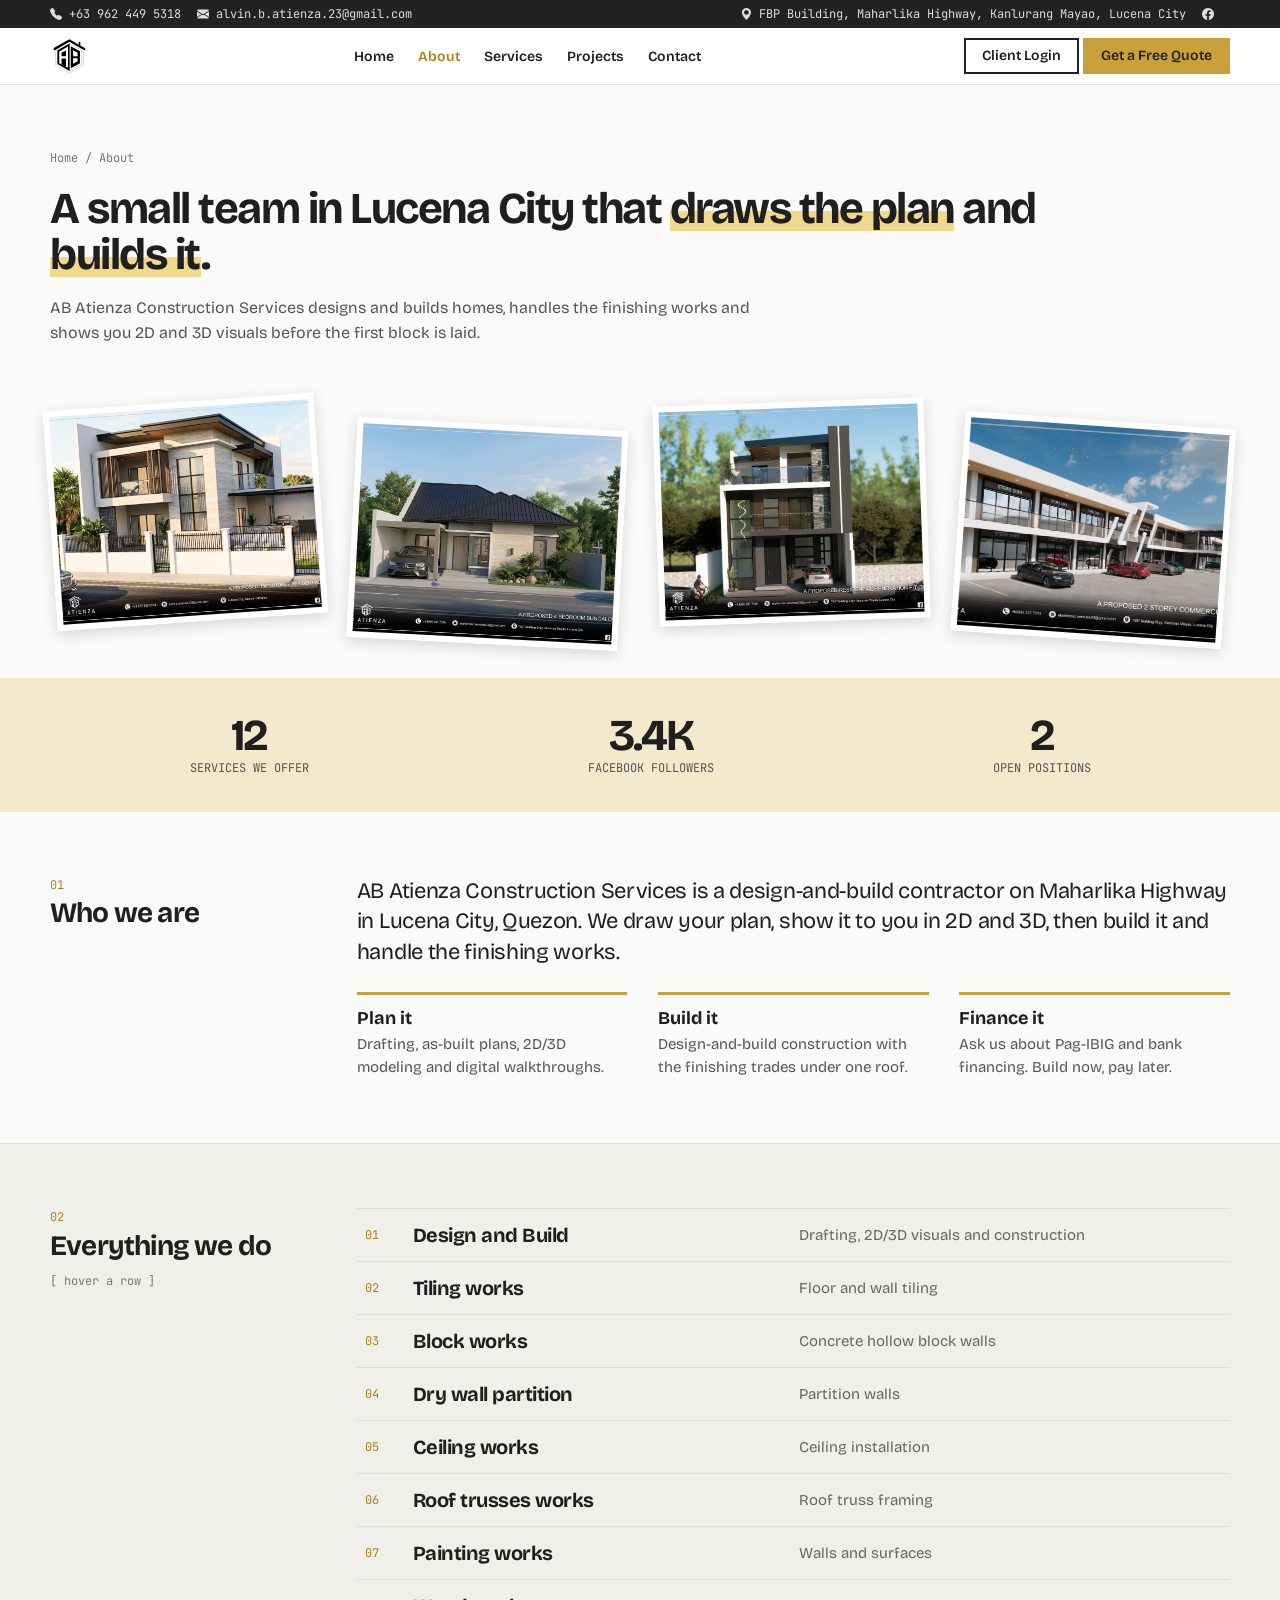
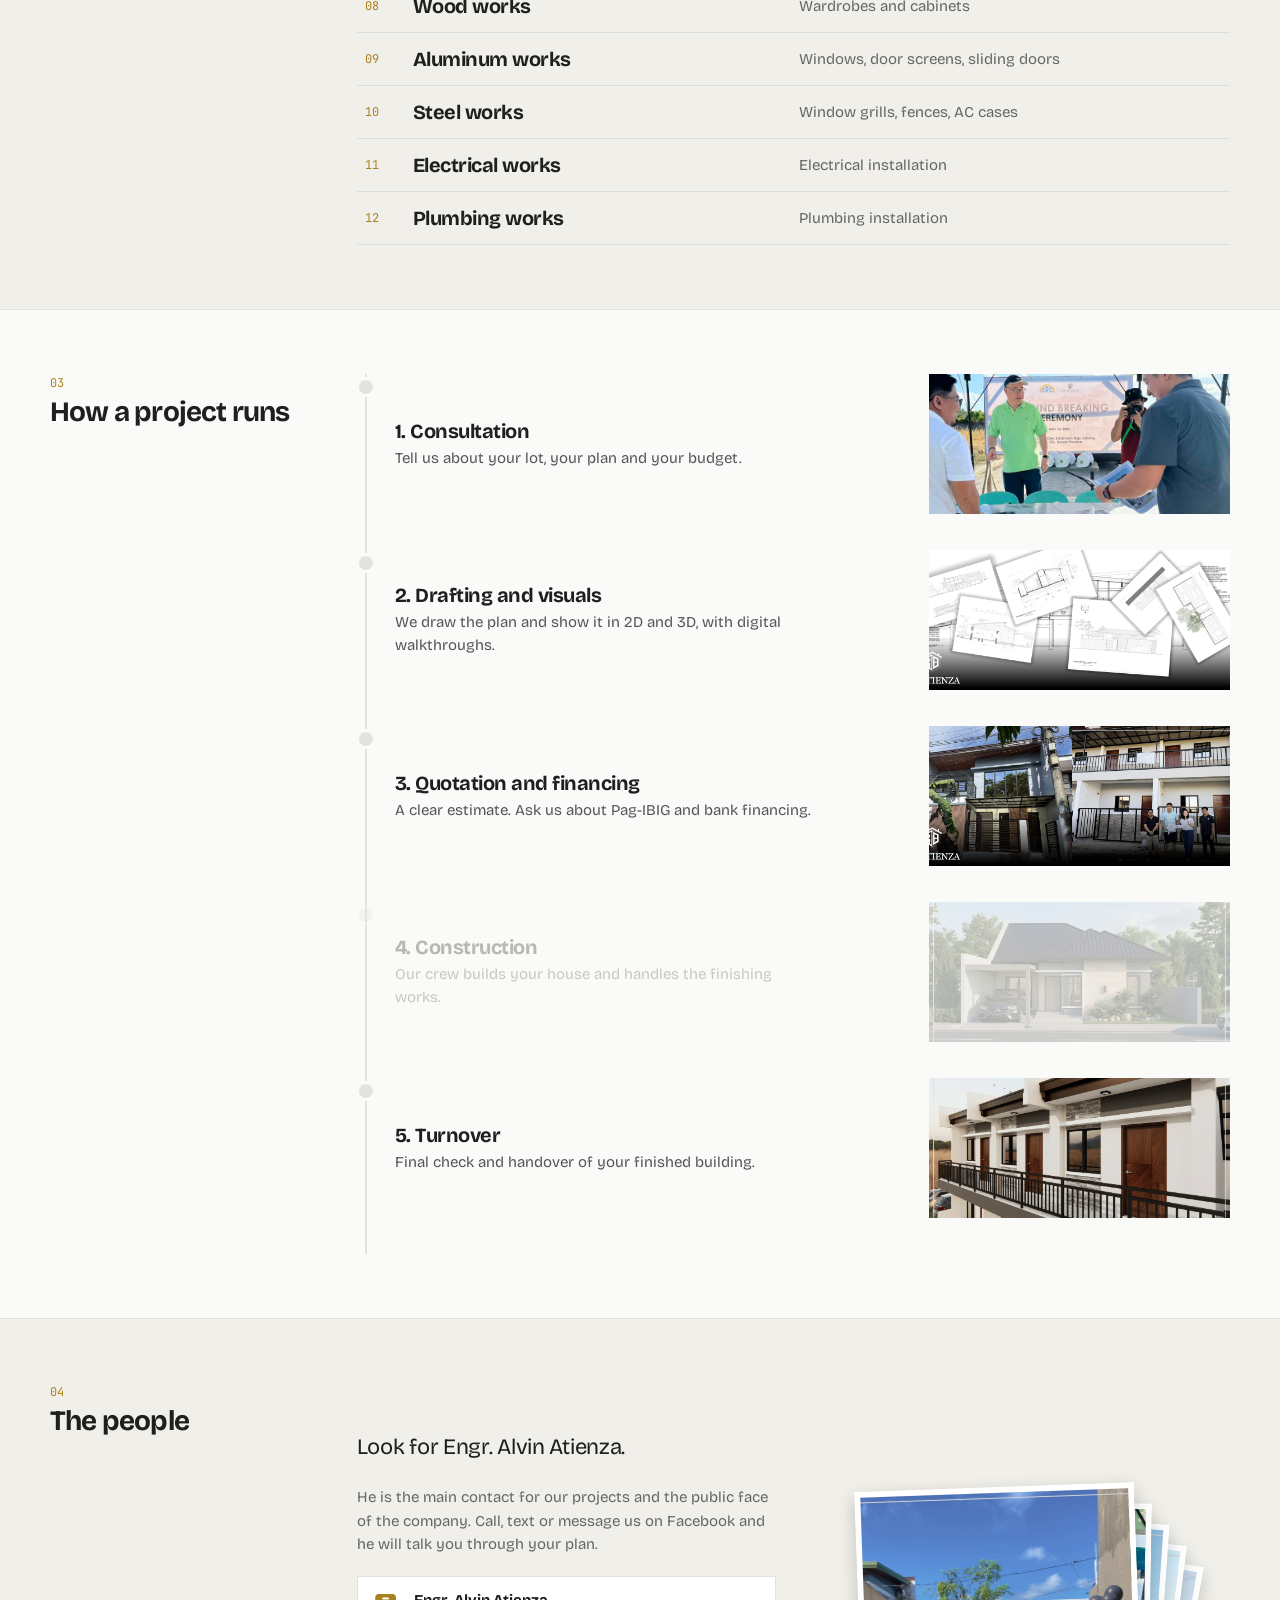
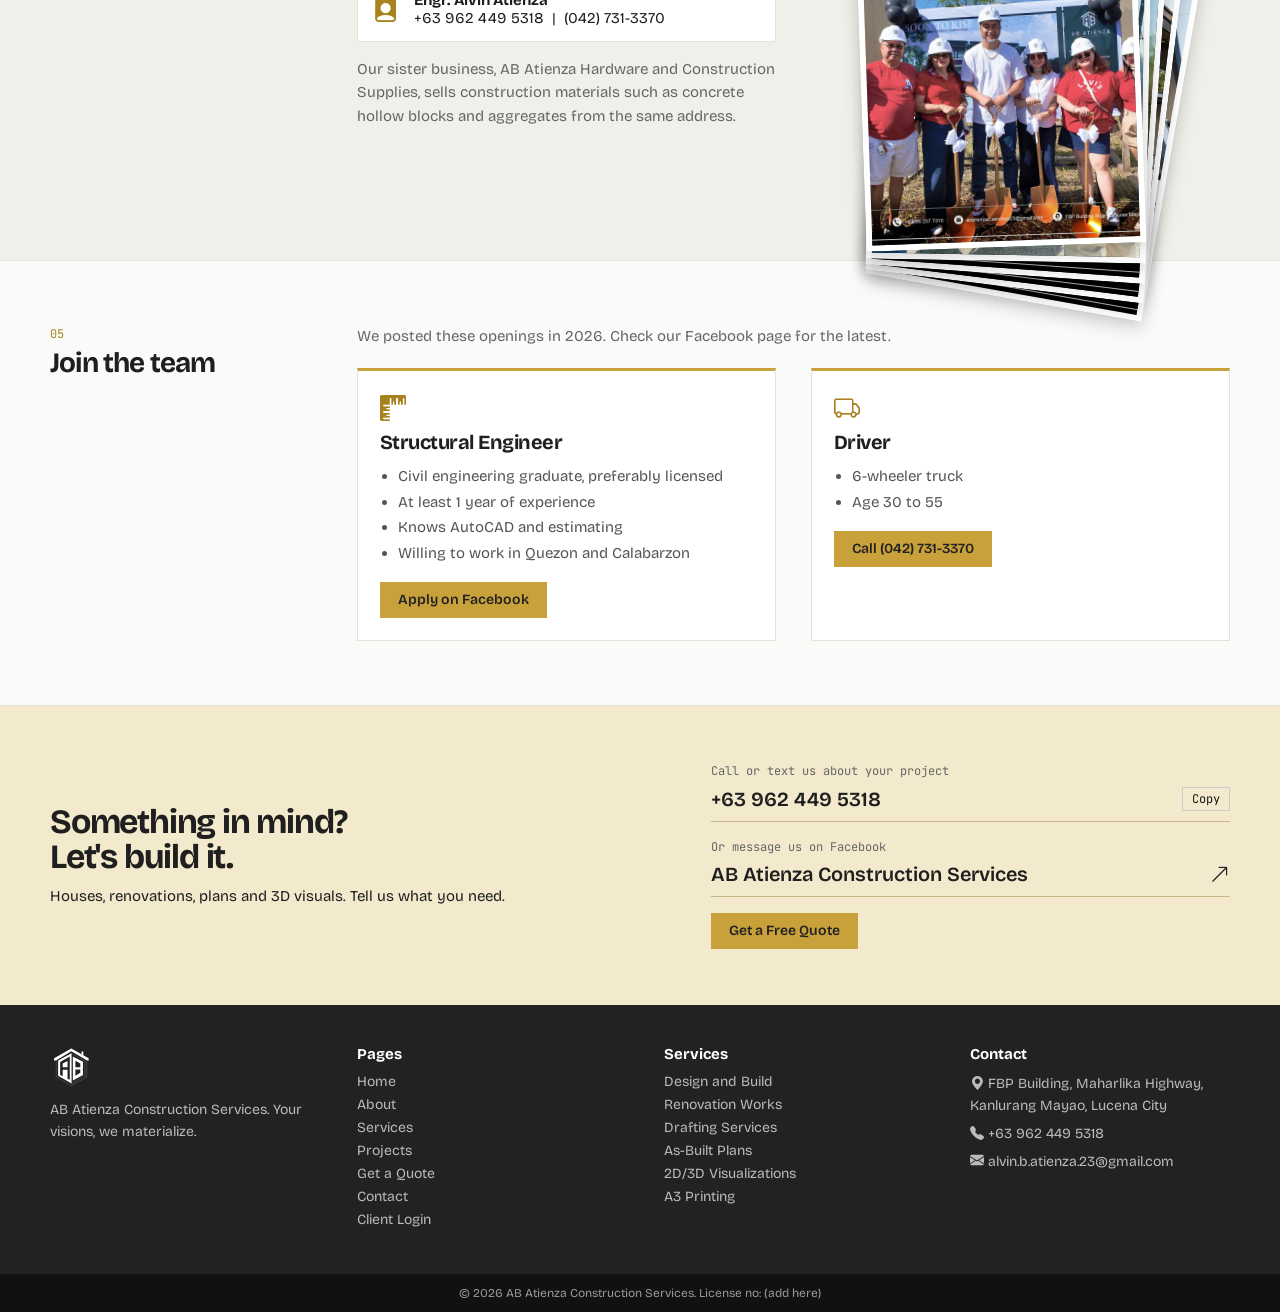
==== about.html @ c25ecf09 "v1" ====
<!doctype html>
<html>
  <head>
    <meta charset="UTF-8" />
    <title>About Us | AB Atienza Construction Services</title>
    <link rel="preconnect" href="https://fonts.googleapis.com" />
    <link rel="preconnect" href="https://fonts.gstatic.com" crossorigin />
    <link
      rel="stylesheet"
      href="https://fonts.googleapis.com/css2?family=Bricolage+Grotesque:opsz,wght@12..96,400;12..96,600;12..96,800&family=JetBrains+Mono&display=swap"
    />
    <link
      rel="stylesheet"
      href="https://cdn.jsdelivr.net/npm/bootstrap-icons@1.13.1/font/bootstrap-icons.min.css"
    />
    <link rel="stylesheet" href="css/styles.css" />
    <link rel="stylesheet" href="css/about.css" />
  </head>
  <body>
    <div class="topbar">
      <div>
        <span><i class="bi bi-telephone-fill"></i> +63 962 449 5318</span
        ><span
          ><i class="bi bi-envelope-fill"></i>
          alvin.b.atienza.23@gmail.com</span
        >
      </div>
      <div>
        <span
          ><i class="bi bi-geo-alt-fill"></i> FBP Building, Maharlika Highway,
          Kanlurang Mayao, Lucena City</span
        ><a href="https://www.facebook.com/ABATIENZACONSTRUCTIONSERVICES/"
          ><i class="bi bi-facebook"></i
        ></a>
      </div>
    </div>

    <div class="navbar">
      <a href="index.html"
        ><img src="images/ab-logo.svg" alt="AB Atienza logo"
      /></a>
      <div class="menu">
        <a href="index.html">Home</a
        ><a class="active" href="about.html">About</a
        ><a href="services.html">Services</a><a href="projects.html">Projects</a
        ><a href="contact.html">Contact</a>
      </div>
      <div>
        <a class="btn2" href="portal/login.html">Client Login</a>
        <a class="btn" href="quote.html">Get a Free Quote</a>
      </div>
    </div>

    <div class="intro">
      <p class="crumb"><a href="index.html">Home</a> / About</p>
      <h1>
        A small team in Lucena City that
        <span class="mark">draws the plan</span> and
        <span class="mark mark2">builds it</span>.
      </h1>
      <p class="introsub">
        AB Atienza Construction Services designs and builds homes, handles the
        finishing works and shows you 2D and 3D visuals before the first block
        is laid.
      </p>
    </div>

    <div class="scatter">
      <img src="images/builds/1.jpg" alt="Our project" />
      <img src="images/builds/2.jpg" alt="Our project" />
      <img src="images/builds/3.jpg" alt="Our project" />
      <img src="images/builds/4.jpg" alt="Our project" />
    </div>

    <div class="stats" id="statsBox">
      <div><b id="count1">0</b><span>SERVICES WE OFFER</span></div>
      <div><b id="count2">0</b><span>FACEBOOK FOLLOWERS</span></div>
      <div><b id="count3">0</b><span>OPEN POSITIONS</span></div>
    </div>

    <div class="block">
      <div class="side">
        <p class="num">01</p>
        <h2>Who we are</h2>
      </div>
      <div class="main">
        <p class="bigtext">
          AB Atienza Construction Services is a design-and-build contractor on
          Maharlika Highway in Lucena City, Quezon. We draw your plan, show it
          to you in 2D and 3D, then build it and handle the finishing works.
        </p>
        <div class="threecols">
          <div class="mini">
            <h3>Plan it</h3>
            <p>
              Drafting, as-built plans, 2D/3D modeling and digital walkthroughs.
            </p>
          </div>
          <div class="mini">
            <h3>Build it</h3>
            <p>
              Design-and-build construction with the finishing trades under one
              roof.
            </p>
          </div>
          <div class="mini">
            <h3>Finance it</h3>
            <p>
              Ask us about Pag-IBIG and bank financing. Build now, pay later.
            </p>
          </div>
        </div>
      </div>
    </div>

    <div class="block gray">
      <div class="side">
        <p class="num">02</p>
        <h2>Everything we do</h2>
        <p class="smallhint">[ hover a row ]</p>
      </div>
      <div class="main">
        <div
          class="list"
          onmousemove="movePreview(event)"
          onmouseleave="hidePreview()"
        >
          <div
            class="row"
            onmouseover="showPreview('images/services/designtobuild.jpg')"
          >
            <span>01</span><b>Design and Build</b>
            <p>Drafting, 2D/3D visuals and construction</p>
          </div>
          <div
            class="row"
            onmouseover="showPreview('images/recent-projects/livingroom.jpg')"
          >
            <span>02</span><b>Tiling works</b>
            <p>Floor and wall tiling</p>
          </div>
          <div class="row" onmouseover="showPreview('images/builds/1.jpg')">
            <span>03</span><b>Block works</b>
            <p>Concrete hollow block walls</p>
          </div>
          <div
            class="row"
            onmouseover="showPreview('images/recent-projects/highceiling.jpg')"
          >
            <span>04</span><b>Dry wall partition</b>
            <p>Partition walls</p>
          </div>
          <div class="row" onmouseover="showPreview('images/builds/2.jpg')">
            <span>05</span><b>Ceiling works</b>
            <p>Ceiling installation</p>
          </div>
          <div class="row" onmouseover="showPreview('images/builds/3.jpg')">
            <span>06</span><b>Roof trusses works</b>
            <p>Roof truss framing</p>
          </div>
          <div
            class="row"
            onmouseover="showPreview('images/recent-projects/residential.jpg')"
          >
            <span>07</span><b>Painting works</b>
            <p>Walls and surfaces</p>
          </div>
          <div
            class="row"
            onmouseover="showPreview('images/recent-projects/bungalow.jpg')"
          >
            <span>08</span><b>Wood works</b>
            <p>Wardrobes and cabinets</p>
          </div>
          <div class="row" onmouseover="showPreview('images/builds/4.jpg')">
            <span>09</span><b>Aluminum works</b>
            <p>Windows, door screens, sliding doors</p>
          </div>
          <div class="row" onmouseover="showPreview('images/builds/5.jpg')">
            <span>10</span><b>Steel works</b>
            <p>Window grills, fences, AC cases</p>
          </div>
          <div
            class="row"
            onmouseover="showPreview('images/recent-projects/commercial.jpg')"
          >
            <span>11</span><b>Electrical works</b>
            <p>Electrical installation</p>
          </div>
          <div
            class="row"
            onmouseover="showPreview('images/recent-projects/casamaria.jpg')"
          >
            <span>12</span><b>Plumbing works</b>
            <p>Plumbing installation</p>
          </div>
        </div>
      </div>
    </div>
    <img class="preview" id="preview" src="images/builds/1.jpg" alt="Preview" />

    <div class="block">
      <div class="side">
        <p class="num">03</p>
        <h2>How a project runs</h2>
      </div>
      <div class="main">
        <div class="steps">
          <div class="step">
            <i class="dot"></i>
            <div class="steptext">
              <h3>1. Consultation</h3>
              <p>Tell us about your lot, your plan and your budget.</p>
            </div>
            <img src="images/team2.jpg" alt="Meeting with the team" />
          </div>
          <div class="step">
            <i class="dot"></i>
            <div class="steptext">
              <h3>2. Drafting and visuals</h3>
              <p>
                We draw the plan and show it in 2D and 3D, with digital
                walkthroughs.
              </p>
            </div>
            <img src="images/services/drawing.jpg" alt="Drafting" />
          </div>
          <div class="step">
            <i class="dot"></i>
            <div class="steptext">
              <h3>3. Quotation and financing</h3>
              <p>A clear estimate. Ask us about Pag-IBIG and bank financing.</p>
            </div>
            <img src="images/services/builtplans.jpg" alt="Plans" />
          </div>
          <div class="step">
            <i class="dot"></i>
            <div class="steptext">
              <h3>4. Construction</h3>
              <p>Our crew builds your house and handles the finishing works.</p>
            </div>
            <img src="images/builds/2.jpg" alt="Construction" />
          </div>
          <div class="step">
            <i class="dot"></i>
            <div class="steptext">
              <h3>5. Turnover</h3>
              <p>Final check and handover of your finished building.</p>
            </div>
            <img
              src="images/recent-projects/residential.jpg"
              alt="Finished house"
            />
          </div>
        </div>
      </div>
    </div>

    <div class="block gray">
      <div class="side">
        <p class="num">04</p>
        <h2>The people</h2>
      </div>
      <div class="main people">
        <div class="peopletext">
          <p class="bigtext">Look for Engr. Alvin Atienza.</p>
          <p class="sub">
            He is the main contact for our projects and the public face of the
            company. Call, text or message us on Facebook and he will talk you
            through your plan.
          </p>
          <div class="contactcard">
            <i class="bi bi-person-badge-fill"></i>
            <div>
              <b>Engr. Alvin Atienza</b><br />+63 962 449 5318 &nbsp;|&nbsp;
              (042) 731-3370
            </div>
          </div>
          <p class="sub">
            Our sister business, AB Atienza Hardware and Construction Supplies,
            sells construction materials such as concrete hollow blocks and
            aggregates from the same address.
          </p>
        </div>
        <div class="stackbox">
          <div class="stack" onclick="nextCard()">
            <img
              class="stackcard"
              src="images/team.jpg"
              alt="Groundbreaking ceremony with the team"
            />
            <img
              class="stackcard"
              src="images/team2.jpg"
              alt="Groundbreaking ceremony"
            />
            <img
              class="stackcard"
              src="images/builds/3.jpg"
              alt="Our project"
            />
            <img
              class="stackcard"
              src="images/collage/1.jpg"
              alt="Our project"
            />
            <img
              class="stackcard"
              src="images/builds/5.jpg"
              alt="Our project"
            />
          </div>
          <p class="stackhint">
            [ click the photos ] <span id="stackCount">1 / 5</span>
          </p>
        </div>
      </div>
    </div>

    <div class="block">
      <div class="side">
        <p class="num">05</p>
        <h2>Join the team</h2>
      </div>
      <div class="main">
        <p class="sub">
          We posted these openings in 2026. Check our Facebook page for the
          latest.
        </p>
        <div class="jobs">
          <div class="job">
            <i class="bi bi-rulers"></i>
            <h3>Structural Engineer</h3>
            <ul>
              <li>Civil engineering graduate, preferably licensed</li>
              <li>At least 1 year of experience</li>
              <li>Knows AutoCAD and estimating</li>
              <li>Willing to work in Quezon and Calabarzon</li>
            </ul>
            <a
              class="btn"
              href="https://www.facebook.com/ABATIENZACONSTRUCTIONSERVICES/"
              >Apply on Facebook</a
            >
          </div>
          <div class="job">
            <i class="bi bi-truck"></i>
            <h3>Driver</h3>
            <ul>
              <li>6-wheeler truck</li>
              <li>Age 30 to 55</li>
            </ul>
            <a class="btn" href="tel:+63429813370">Call (042) 731-3370</a>
          </div>
        </div>
      </div>
    </div>

    <div class="cta">
      <div class="ctatext">
        <h2>Something in mind?<br />Let's build it.</h2>
        <p>Houses, renovations, plans and 3D visuals. Tell us what you need.</p>
      </div>
      <div class="ctabox">
        <p class="hint2">Call or text us about your project</p>
        <div class="ctaline">
          <a href="tel:+639624495318">+63 962 449 5318</a
          ><button class="copybutton" onclick="copyPhone(this)">Copy</button>
        </div>
        <p class="hint2">Or message us on Facebook</p>
        <div class="ctaline">
          <a href="https://www.facebook.com/ABATIENZACONSTRUCTIONSERVICES/"
            >AB Atienza Construction Services</a
          ><i class="bi bi-arrow-up-right"></i>
        </div>
        <a class="btn" href="quote.html">Get a Free Quote</a>
      </div>
    </div>

    <div class="footer">
      <div class="fcol">
        <img src="images/ab-logo-footer.svg" alt="AB Atienza logo" />
        <p>AB Atienza Construction Services. Your visions, we materialize.</p>
      </div>
      <div class="fcol">
        <h3>Pages</h3>
        <a href="index.html">Home</a><a href="about.html">About</a
        ><a href="services.html">Services</a><a href="projects.html">Projects</a
        ><a href="quote.html">Get a Quote</a><a href="contact.html">Contact</a
        ><a href="portal/login.html">Client Login</a>
      </div>
      <div class="fcol">
        <h3>Services</h3>
        <a href="services.html">Design and Build</a
        ><a href="services.html">Renovation Works</a
        ><a href="services.html">Drafting Services</a
        ><a href="services.html">As-Built Plans</a
        ><a href="services.html">2D/3D Visualizations</a
        ><a href="services.html">A3 Printing</a>
      </div>
      <div class="fcol">
        <h3>Contact</h3>
        <p>
          <i class="bi bi-geo-alt-fill"></i> FBP Building, Maharlika Highway,
          Kanlurang Mayao, Lucena City
        </p>
        <p><i class="bi bi-telephone-fill"></i> +63 962 449 5318</p>
        <p><i class="bi bi-envelope-fill"></i> alvin.b.atienza.23@gmail.com</p>
      </div>
    </div>
    <div class="copy">
      &copy; 2026 AB Atienza Construction Services. License no: (add here)
    </div>

    <script src="js/about.js"></script>
  </body>
</html>
---- css/styles.css ----
/* ---------- size scale ----------
   Change a value here and every page follows.
   Measured from Notion and Grok at a 1440 x 960 viewport:
   UI text 14px, controls 36px, bars 44-56px, headings 24-32px. */
:root {
  --fs-label: 12px; /* mono labels, captions, fine print */
  --fs-small: 13px; /* secondary text */
  --fs-ui: 14px; /* nav, buttons, inputs, chips */
  --fs-body: 15px; /* paragraphs */
  --fs-lead: 16px; /* intro text under a big heading */
  --fs-h3: 20px; /* card and feature titles */
  --fs-h2: 30px; /* section titles */
  --fs-h1: 44px; /* page hero titles */

  /* side space: content stays 1180px wide and centered on big screens */
  --gutter: max(32px, calc((100% - 1180px) / 2));
  --section-y: 56px;

  --review-w: 260px; /* review card width, used by the loop animation */
  --review-gap: 16px;
}

* {
  box-sizing: border-box;
}
body {
  margin: 0;
  font-family: "Bricolage Grotesque", Arial, sans-serif;
  font-size: var(--fs-body);
  color: #1f1f1f;
  background: #fafaf8;
}
a {
  color: inherit;
  text-decoration: none;
}
img {
  display: block;
  width: 100%;
}
h1,
h2,
h3,
p {
  margin: 0;
}
p {
  line-height: 1.55;
}
button {
  font-family: inherit;
  cursor: pointer;
}
/* ---------- form controls ----------
   Browser dark mode paints buttons and boxes white-on-black.
   These rules keep every button, input and dropdown light and readable. */
:root {
  color-scheme: light;
}
button,
input,
select,
textarea {
  color: #1f1f1f;
  font-family: inherit;
}
input[type="text"],
input[type="password"],
input[type="number"],
input[type="email"],
select,
textarea {
  background-color: #fff;
}
option {
  color: #1f1f1f;
  background: #fff;
}
::placeholder {
  color: #8a8a8a;
  opacity: 1;
}
/* browser autofill turns boxes light blue with white text: keep them white */
input:-webkit-autofill,
input:-webkit-autofill:hover,
input:-webkit-autofill:focus {
  -webkit-box-shadow: 0 0 0 1000px #fff inset;
  -webkit-text-fill-color: #1f1f1f;
  caret-color: #1f1f1f;
}

.gold {
  color: #a8821f;
  font-weight: 600;
  font-size: var(--fs-small);
  margin-bottom: 6px;
}
.center {
  text-align: center;
}

.topbar {
  display: flex;
  justify-content: space-between;
  background: #222;
  color: #ddd;
  padding: 6px var(--gutter);
  font-family: "JetBrains Mono", monospace;
  font-size: var(--fs-label);
}
.topbar span,
.topbar a {
  margin-right: 16px;
}
.navbar {
  position: sticky;
  top: 0;
  z-index: 10;
  display: flex;
  justify-content: space-between;
  align-items: center;
  padding: 8px var(--gutter);
  background: #fff;
  border-bottom: 1px solid #e4e2dc;
}
.navbar img {
  width: 40px;
  height: 40px;
}
.menu {
  display: flex;
}
.menu a {
  margin: 0 12px;
  font-size: var(--fs-ui);
  font-weight: 600;
}
.menu a:hover {
  color: #a8821f;
}
.btn {
  display: inline-block;
  background: #c9a13b;
  color: #222;
  padding: 8px 18px;
  font-weight: 600;
  border: none;
  font-size: var(--fs-ui);
  line-height: 20px;
}
.btn:hover {
  background: #222;
  color: #fff;
}
.btn2 {
  display: inline-block;
  border: 2px solid #222;
  padding: 6px 16px;
  font-size: var(--fs-ui);
  font-weight: 600;
  line-height: 20px;
}
.btn2:hover {
  background: #222;
  color: #fff;
}

.hero {
  position: relative;
  display: flex;
  align-items: center;
  justify-content: space-between;
  padding: 48px var(--gutter);
  overflow: hidden;
  background-color: #fafaf8;
  background-image:
    linear-gradient(#e9e7e0 1px, transparent 1px),
    linear-gradient(90deg, #e9e7e0 1px, transparent 1px);
  background-size: 40px 40px;
}
.glow {
  position: absolute;
  top: 0;
  left: 0;
  width: 100%;
  height: 100%;
  pointer-events: none;
}
.herotext {
  position: relative;
  width: 42%;
}
.herotext h1 {
  font-size: var(--fs-h1);
  line-height: 1.04;
  letter-spacing: -1.5px;
  margin: 10px 0 16px 0;
}
.herotext h1 span {
  display: inline-block;
  animation: rise 0.8s both;
}
.w2 {
  animation-delay: 0.2s;
}
.w3 {
  animation-delay: 0.4s;
}
@keyframes rise {
  from {
    opacity: 0;
    transform: translateY(28px);
  }
  to {
    opacity: 1;
    transform: translateY(0);
  }
}
.herosub {
  color: #555;
  width: 80%;
  margin-bottom: 22px;
  font-size: var(--fs-lead);
}
.phonechip {
  display: flex;
  justify-content: space-between;
  align-items: center;
  width: 220px;
  margin-top: 18px;
  padding: 6px 8px 6px 12px;
  background: #fff;
  border: 1px solid #ddd;
  font-family: "JetBrains Mono", monospace;
  font-size: var(--fs-small);
}
.copybutton {
  background: none;
  border: 1px solid #ccc;
  padding: 3px 9px;
  font-family: "JetBrains Mono", monospace;
  font-size: var(--fs-label);
}

.copybutton {
  color: #1a1a1a;
}

.copybutton:hover {
  background: #c9a13b;
}

.collage {
  position: relative;
  display: grid;
  grid-template-columns: 1fr 1fr;
  gap: 10px;
  width: 54%;
  align-self: center;
}
.collage img {
  width: 100%;
  height: auto;
  aspect-ratio: 3 / 2;
  object-fit: cover;
  transition: transform 0.3s;
}
.collage img:first-child {
  grid-row: 1 / span 2;
  aspect-ratio: auto;
  height: 0;
  min-height: 100%; /* stretches to the height of the two right images */
  object-position: 48% center; /* keeps the building centered in the portrait crop */
}
.collage img:hover {
  transform: scale(1.05) rotate(-1.5deg);
}

.trail {
  position: absolute;
  width: 112px;
  height: 80px;
  object-fit: cover;
  border: 3px solid #fff;
  pointer-events: none;
  animation: fadeout 0.9s forwards;
}
@keyframes fadeout {
  from {
    opacity: 1;
    transform: rotate(-4deg);
  }
  to {
    opacity: 0;
    transform: scale(0.6) rotate(8deg);
  }
}

.band {
  overflow: hidden;
  background: #c9a13b;
  color: #222;
  padding: 10px 0;
}
.bandtext {
  display: flex;
  width: 100%;
}
.bandgroup {
  display: flex;
  align-items: center;
  flex-shrink: 0;
  font-size: 32px;
  font-weight: 800;
  letter-spacing: -1px;
}
.bandgroup span {
  margin: 0 18px;
}
.bandgroup i {
  font-size: 18px;
}

.section {
  padding: var(--section-y) var(--gutter);
}
.gray {
  background: #f1efe9;
}
.title {
  font-size: var(--fs-h2);
  line-height: 1.12;
  letter-spacing: -0.8px;
  margin-bottom: 8px;
}
.sub {
  color: #666;
  margin-bottom: 24px;
}

.stack {
  display: flex;
  flex-direction: column;
  margin-top: 20px;
}
.stackcard {
  position: sticky;
  display: flex;
  justify-content: space-between;
  align-items: center;
  margin-bottom: 40px;
  background: #fff;
  border: 1px solid #e4e2dc;
  box-shadow: 0 -8px 20px rgba(0, 0, 0, 0.06);
  overflow: hidden;
  transform-origin: top center;
}
.stackcard:last-child {
  margin-bottom: 0;
}
.stackcard:nth-child(even) {
  background: #f3e9cd;
}
.stackcard:nth-child(1) {
  top: 84px;
}
.stackcard:nth-child(2) {
  top: 98px;
}
.stackcard:nth-child(3) {
  top: 112px;
}
.stackcard:nth-child(4) {
  top: 126px;
}
.stackcard:nth-child(5) {
  top: 140px;
}
.stackcard:nth-child(6) {
  top: 154px;
}
.stacktext {
  display: flex;
  flex-direction: column;
  align-items: flex-start;
  width: 40%;
  padding: 24px 36px;
}
.stacknum {
  margin-bottom: 10px;
  font-family: "JetBrains Mono", monospace;
  font-size: var(--fs-label);
  color: #a8821f;
}
.stacknum i {
  margin-right: 6px;
  font-size: 16px;
}
.stacktext h3 {
  margin-bottom: 6px;
  font-size: 28px;
  letter-spacing: -0.8px;
}
.stacktext p {
  margin-bottom: 14px;
  color: #555;
}
.stacktags {
  display: flex;
  flex-wrap: wrap;
  margin-bottom: 18px;
}
.stacktag {
  margin: 0 6px 6px 0;
  padding: 3px 10px;
  border: 1px solid #c9b98a;
  border-radius: 999px;
  font-size: var(--fs-label);
  color: #555;
}
.stackcard img {
  width: 60%;
  height: auto;
}

.panels {
  display: flex;
  height: 360px;
}
.panel {
  position: relative;
  flex: 1;
  overflow: hidden;
  margin-right: 6px;
  transition: flex 0.5s;
}
.panel:hover {
  flex: 5;
}
.panel img {
  width: 100%;
  height: 100%;
  object-fit: cover;
}
.panel span {
  position: absolute;
  left: 0;
  bottom: 0;
  width: 100%;
  padding: 12px 14px;
  background: rgba(255, 255, 255, 0.92);
  font-size: var(--fs-ui);
  font-weight: 600;
  opacity: 0;
  transition: opacity 0.4s;
}
.panel:hover span {
  opacity: 1;
}
.section .center a {
  display: inline-block;
  margin-top: 24px;
}

.about {
  display: flex;
  align-items: center;
}
.aboutpics {
  display: flex;
  justify-content: space-between;
  width: 50%;
}
.aboutpics img {
  width: 48%;
  height: 320px;
  object-fit: cover;
}
.aboutpics img:last-child {
  margin-top: 36px;
}
.abouttext {
  width: 44%;
  margin-left: 6%;
}
.check {
  margin-bottom: 6px;
}
.check i {
  color: #a8821f;
}

.marquee {
  overflow: hidden;
  margin-top: 16px;
}
.track {
  display: flex;
  animation: slideleft 26s linear infinite;
}
.track:hover {
  animation-play-state: paused;
}
.back {
  animation-name: slideright;
}
/* one loop = the 4 original review cards (card width + gap) */
@keyframes slideleft {
  from {
    margin-left: 0;
  }
  to {
    margin-left: calc((var(--review-w) + var(--review-gap)) * -4);
  }
}
@keyframes slideright {
  from {
    margin-left: calc((var(--review-w) + var(--review-gap)) * -4);
  }
  to {
    margin-left: 0;
  }
}
.review {
  flex-shrink: 0;
  width: var(--review-w);
  margin-right: var(--review-gap);
  padding: 18px;
  background: #fff;
  border: 1px solid #e4e2dc;
}
.person {
  display: flex;
  align-items: center;
  margin-top: 12px;
}
.person img {
  width: 32px;
  height: 32px;
  margin-right: 10px;
  border-radius: 50%;
}

.cta {
  display: flex;
  justify-content: space-between;
  align-items: center;
  padding: var(--section-y) var(--gutter);
  background: #f3e9cd;
}
.ctatext h2 {
  font-size: 34px;
  line-height: 1.05;
  letter-spacing: -1.2px;
  margin-bottom: 10px;
}
.ctabox {
  width: 44%;
}
.hint2 {
  font-family: "JetBrains Mono", monospace;
  font-size: var(--fs-label);
  color: #666;
}
.ctaline {
  display: flex;
  justify-content: space-between;
  align-items: center;
  margin: 6px 0 16px 0;
  padding-bottom: 10px;
  border-bottom: 1px solid #c9b98a;
  font-size: var(--fs-h3);
  font-weight: 600;
}
.ctaline a:hover {
  color: #a8821f;
}

.footer {
  display: flex;
  justify-content: space-between;
  background: #222;
  color: #bbb;
  padding: 40px var(--gutter);
  font-size: var(--fs-ui);
}
.fcol {
  width: 22%;
}
.footer img {
  width: 44px;
  height: 44px;
  margin-bottom: 10px;
}
.footer h3 {
  color: #fff;
  margin-bottom: 10px;
  font-size: var(--fs-body);
}
.footer a {
  display: block;
  margin-bottom: 6px;
}
.footer a:hover {
  color: #c9a13b;
}
.footer p {
  margin-bottom: 6px;
}
.copy {
  background: #111;
  color: #999;
  text-align: center;
  padding: 12px;
  font-size: var(--fs-label);
}
---- css/about.css ----
.menu a.active {
  color: #a8821f;
}

.intro {
  padding: 64px var(--gutter) 24px var(--gutter);
}
.crumb {
  margin-bottom: 18px;
  font-family: "JetBrains Mono", monospace;
  font-size: var(--fs-label);
  color: #777;
}
.crumb a:hover {
  color: #a8821f;
}
.intro h1 {
  width: 92%;
  margin-bottom: 18px;
  font-size: var(--fs-h1);
  line-height: 1.05;
  letter-spacing: -1.5px;
}
.mark {
  background-image: linear-gradient(#f0d98a, #f0d98a);
  background-repeat: no-repeat;
  background-position: 0 90%;
  background-size: 0 38%;
  animation: sweep 0.9s 0.5s forwards;
}
.mark2 {
  animation-delay: 1.2s;
}
@keyframes sweep {
  to {
    background-size: 100% 38%;
  }
}
.introsub {
  width: 60%;
  font-size: var(--fs-lead);
  color: #555;
}

.scatter {
  display: flex;
  justify-content: space-between;
  padding: 32px var(--gutter) 56px var(--gutter);
}
.scatter img {
  width: 23%;
  height: 220px;
  object-fit: cover;
  border: 6px solid #fff;
  box-shadow: 0 4px 14px rgba(0, 0, 0, 0.15);
  transition: transform 0.3s;
}
.scatter img:nth-child(1) {
  transform: rotate(-4deg);
}
.scatter img:nth-child(2) {
  transform: rotate(3deg) translateY(22px);
}
.scatter img:nth-child(3) {
  transform: rotate(-2deg);
}
.scatter img:nth-child(4) {
  transform: rotate(4deg) translateY(18px);
}
.scatter img:hover {
  position: relative;
  z-index: 2;
  transform: rotate(0deg) scale(1.08);
}

.stats {
  display: flex;
  justify-content: space-around;
  padding: 36px var(--gutter);
  background: #f3e9cd;
  text-align: center;
}
.stats b {
  display: block;
  font-size: 44px;
  line-height: 1;
  letter-spacing: -2px;
}
.stats span {
  font-family: "JetBrains Mono", monospace;
  font-size: var(--fs-label);
  color: #555;
}

.block {
  display: flex;
  padding: 64px var(--gutter);
  border-bottom: 1px solid #e4e2dc;
}
.side {
  width: 26%;
  align-self: flex-start;
  position: sticky;
  top: 80px;
}
.num {
  font-family: "JetBrains Mono", monospace;
  font-size: var(--fs-label);
  color: #a8821f;
}
.side h2 {
  margin-top: 4px;
  font-size: 28px;
  line-height: 1.1;
  letter-spacing: -0.8px;
}
.smallhint {
  margin-top: 10px;
  font-family: "JetBrains Mono", monospace;
  font-size: var(--fs-label);
  color: #777;
}
.main {
  width: 74%;
}
.bigtext {
  margin-bottom: 24px;
  font-size: 22px;
  line-height: 1.4;
  letter-spacing: -0.3px;
}
.threecols {
  display: flex;
  justify-content: space-between;
}
.mini {
  width: 31%;
  padding-top: 12px;
  border-top: 3px solid #c9a13b;
}
.mini h3 {
  margin-bottom: 4px;
  font-size: 18px;
}
.mini p {
  color: #555;
}

.list {
  border-top: 1px solid #ddd;
}
.row {
  display: flex;
  align-items: center;
  padding: 14px 8px;
  border-bottom: 1px solid #ddd;
  transition:
    padding-left 0.3s,
    background 0.3s;
}
.row:hover {
  padding-left: 22px;
  background: #f3e9cd;
}
.row span {
  width: 48px;
  font-family: "JetBrains Mono", monospace;
  font-size: var(--fs-label);
  color: #a8821f;
}
.row b {
  width: 45%;
  font-size: var(--fs-h3);
  letter-spacing: -0.5px;
}
.row p {
  color: #666;
}
.preview {
  display: none;
  position: fixed;
  width: 220px;
  height: 150px;
  object-fit: cover;
  border: 5px solid #fff;
  box-shadow: 0 6px 18px rgba(0, 0, 0, 0.25);
  pointer-events: none;
  z-index: 20;
}

.steps {
  margin-left: 8px;
  border-left: 2px solid #e4e2dc;
}
.step {
  position: relative;
  display: flex;
  align-items: center;
  justify-content: space-between;
  padding: 0 0 36px 28px;
  opacity: 0.3;
  transition: opacity 0.5s;
}
.step.on {
  opacity: 1;
}
.dot {
  position: absolute;
  left: -11px;
  top: 3px;
  width: 20px;
  height: 20px;
  background: #e4e2dc;
  border: 3px solid #fafaf8;
  border-radius: 50%;
  transition: background 0.5s;
}
.on .dot {
  background: #c9a13b;
}
.steptext {
  width: 50%;
}
.steptext h3 {
  margin-bottom: 4px;
  font-size: var(--fs-h3);
  letter-spacing: -0.5px;
}
.steptext p {
  color: #555;
}
.step img {
  width: 36%;
  height: 140px;
  object-fit: cover;
}

.people {
  display: flex;
  justify-content: space-between;
  align-items: center;
}
.peopletext {
  width: 48%;
}
.sub {
  margin-bottom: 20px;
}
.contactcard {
  display: flex;
  align-items: center;
  margin-bottom: 16px;
  padding: 14px;
  background: #fff;
  border: 1px solid #e4e2dc;
}
.contactcard i {
  margin-right: 14px;
  font-size: 28px;
  color: #a8821f;
}
.stackbox {
  display: flex;
  flex-direction: column;
  align-items: center;
  width: 46%;
}
.stack {
  position: relative;
  width: 350px;
  height: 360px;
  cursor: pointer;
}
.stackcard {
  position: absolute;
  top: 0;
  left: 0;
  width: 280px;
  height: 360px;
  object-fit: cover;
  border: 6px solid #fff;
  box-shadow: 0 6px 18px rgba(0, 0, 0, 0.2);
  transition: transform 0.5s;
}
.stackhint {
  margin-top: 14px;
  font-family: "JetBrains Mono", monospace;
  font-size: var(--fs-label);
  color: #777;
}

.jobs {
  display: flex;
  justify-content: space-between;
}
.job {
  width: 48%;
  padding: 22px;
  background: #fff;
  border: 1px solid #e4e2dc;
  border-top: 3px solid #c9a13b;
  transition: transform 0.3s;
}
.job:hover {
  transform: translateY(-5px);
}
.job i {
  font-size: 26px;
  color: #a8821f;
}
.job h3 {
  margin: 6px 0 10px 0;
  font-size: var(--fs-h3);
  letter-spacing: -0.5px;
}
.job ul {
  margin: 0 0 16px 0;
  padding-left: 18px;
  color: #555;
  line-height: 1.7;
}
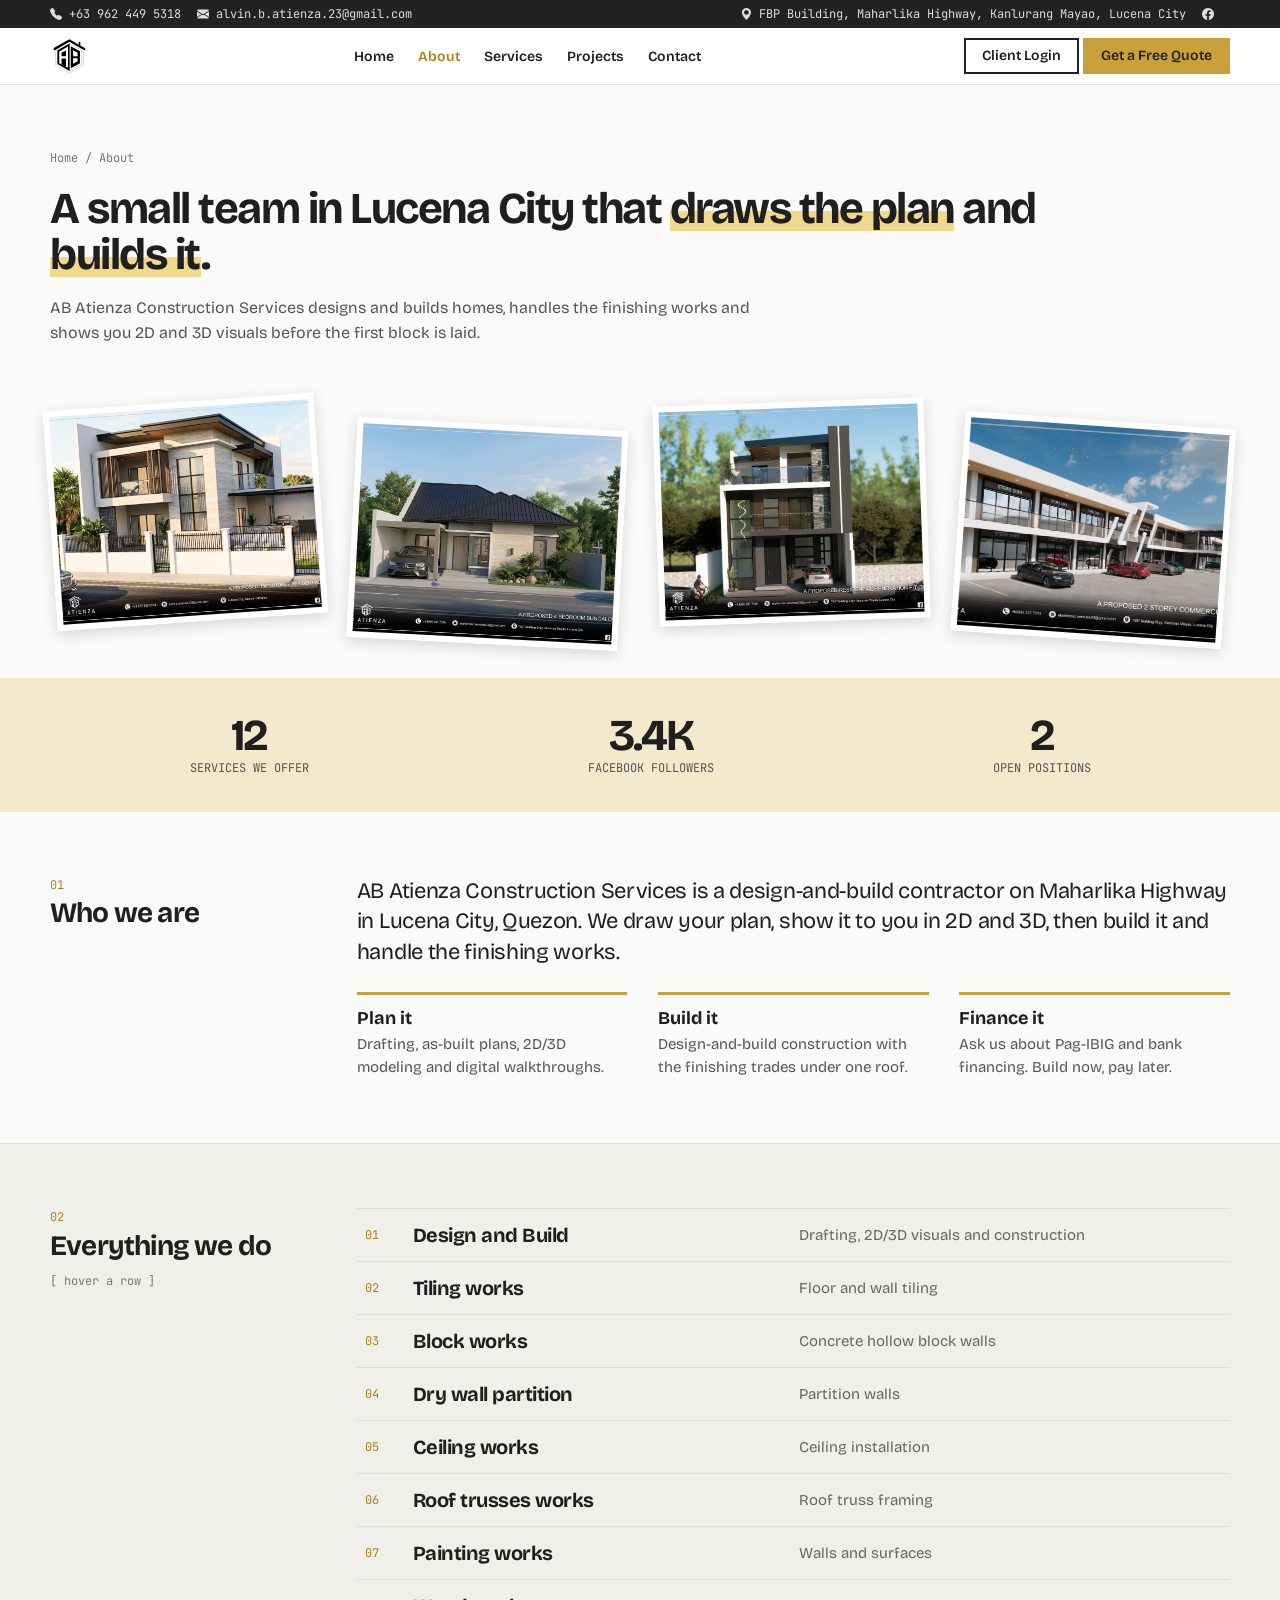
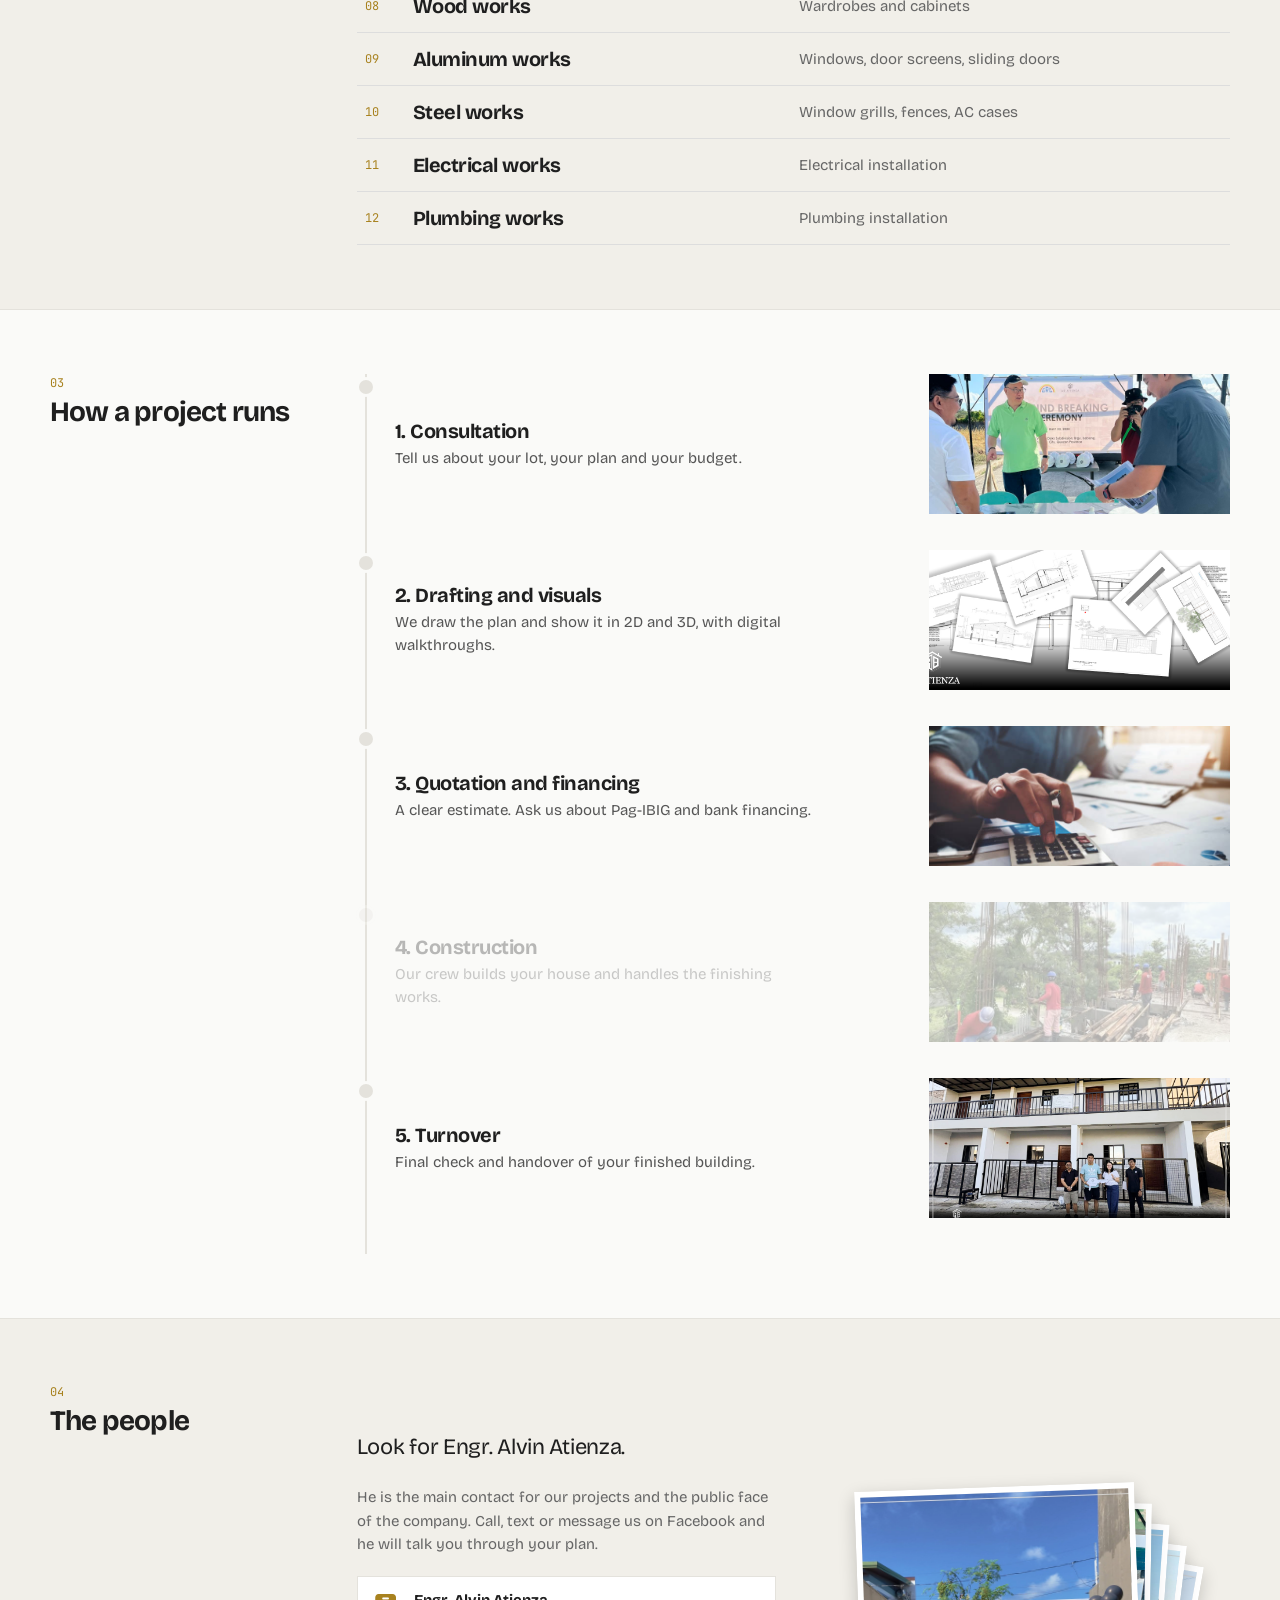
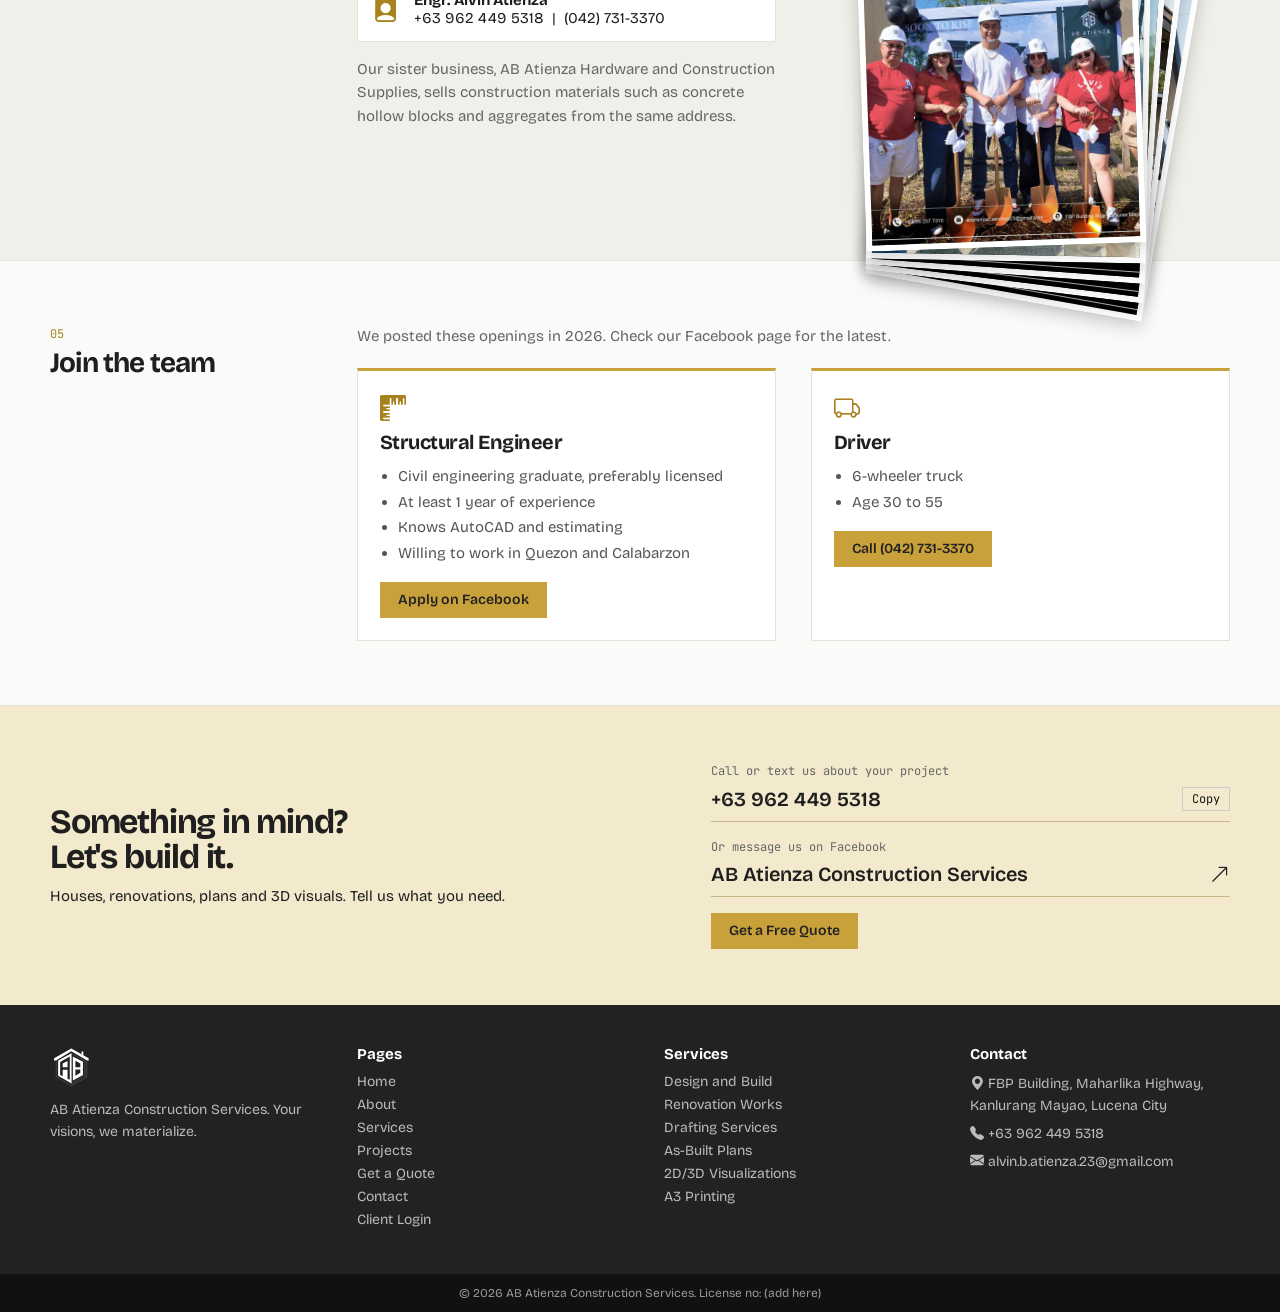
==== commit cda442ba: "images" ====
--- a/about.html
+++ b/about.html
@@ -134,62 +134,77 @@
           </div>
           <div
             class="row"
-            onmouseover="showPreview('images/recent-projects/livingroom.jpg')"
+            onmouseover="showPreview('images/services/tiling.jpg')"
           >
             <span>02</span><b>Tiling works</b>
             <p>Floor and wall tiling</p>
           </div>
-          <div class="row" onmouseover="showPreview('images/builds/1.jpg')">
+          <div
+            class="row"
+            onmouseover="showPreview('images/services/blockwork.jpg')"
+          >
             <span>03</span><b>Block works</b>
             <p>Concrete hollow block walls</p>
           </div>
           <div
             class="row"
-            onmouseover="showPreview('images/recent-projects/highceiling.jpg')"
+            onmouseover="showPreview('images/services/drywall.jpg')"
           >
             <span>04</span><b>Dry wall partition</b>
             <p>Partition walls</p>
           </div>
-          <div class="row" onmouseover="showPreview('images/builds/2.jpg')">
+          <div
+            class="row"
+            onmouseover="showPreview('images/services/ceiling.jpg')"
+          >
             <span>05</span><b>Ceiling works</b>
             <p>Ceiling installation</p>
           </div>
-          <div class="row" onmouseover="showPreview('images/builds/3.jpg')">
+          <div
+            class="row"
+            onmouseover="showPreview('images/services/rooftrusses.jpg')"
+          >
             <span>06</span><b>Roof trusses works</b>
             <p>Roof truss framing</p>
           </div>
           <div
             class="row"
-            onmouseover="showPreview('images/recent-projects/residential.jpg')"
+            onmouseover="showPreview('images/services/painting.jpg')"
           >
             <span>07</span><b>Painting works</b>
             <p>Walls and surfaces</p>
           </div>
           <div
             class="row"
-            onmouseover="showPreview('images/recent-projects/bungalow.jpg')"
+            onmouseover="showPreview('images/services/woodwork.jpg')"
           >
             <span>08</span><b>Wood works</b>
             <p>Wardrobes and cabinets</p>
           </div>
-          <div class="row" onmouseover="showPreview('images/builds/4.jpg')">
+          <div
+            class="row"
+            onmouseover="showPreview('images/services/aluminum.jpg')"
+          >
             <span>09</span><b>Aluminum works</b>
             <p>Windows, door screens, sliding doors</p>
           </div>
-          <div class="row" onmouseover="showPreview('images/builds/5.jpg')">
+          <div
+            class="row"
+            onmouseover="showPreview('images/services/steelwork.jpg')"
+          >
             <span>10</span><b>Steel works</b>
             <p>Window grills, fences, AC cases</p>
           </div>
           <div
             class="row"
-            onmouseover="showPreview('images/recent-projects/commercial.jpg')"
+            onmouseover="showPreview('images/services/electricalwork.jpg')"
           >
             <span>11</span><b>Electrical works</b>
             <p>Electrical installation</p>
           </div>
           <div
             class="row"
-            onmouseover="showPreview('images/recent-projects/casamaria.jpg')"
+            onmouseover="showPreview('images/services/plumbing.jpg')"
           >
             <span>12</span><b>Plumbing works</b>
             <p>Plumbing installation</p>
@@ -231,7 +246,7 @@
               <h3>3. Quotation and financing</h3>
               <p>A clear estimate. Ask us about Pag-IBIG and bank financing.</p>
             </div>
-            <img src="images/services/builtplans.jpg" alt="Plans" />
+            <img src="images/services/financing.jpg" alt="Plans" />
           </div>
           <div class="step">
             <i class="dot"></i>
@@ -239,7 +254,7 @@
               <h3>4. Construction</h3>
               <p>Our crew builds your house and handles the finishing works.</p>
             </div>
-            <img src="images/builds/2.jpg" alt="Construction" />
+            <img src="images/services/construction.jpg" alt="Construction" />
           </div>
           <div class="step">
             <i class="dot"></i>
@@ -247,10 +262,7 @@
               <h3>5. Turnover</h3>
               <p>Final check and handover of your finished building.</p>
             </div>
-            <img
-              src="images/recent-projects/residential.jpg"
-              alt="Finished house"
-            />
+            <img src="images/after.jpg" alt="Finished house" />
           </div>
         </div>
       </div>
